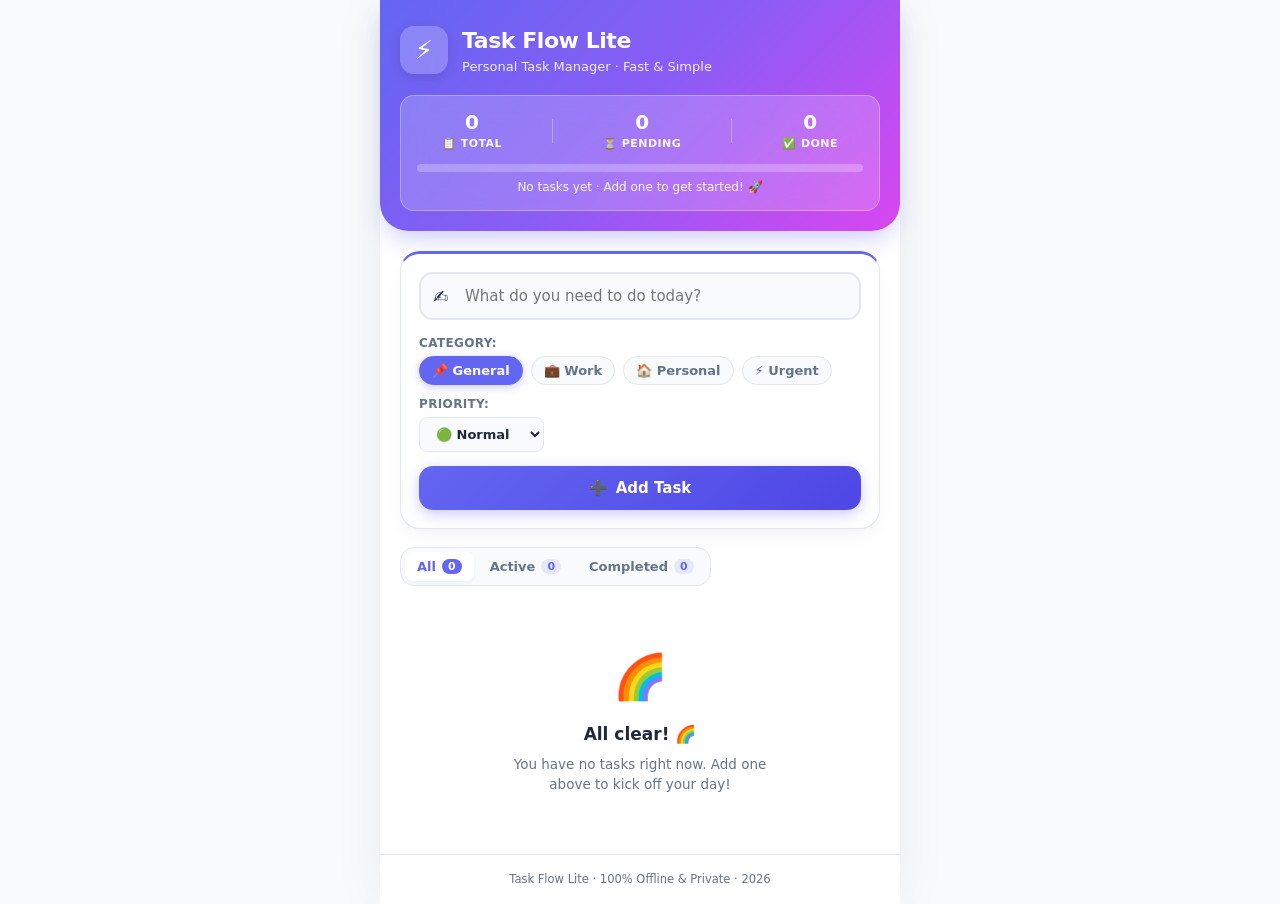
==== index.html @ 440cab2d "feat: Task Flow Lite - offline task manager web app and Android WebView APK project" ====
<!DOCTYPE html>
<html lang="en">
<head>
  <meta charset="UTF-8">
  <meta name="viewport" content="width=device-width, initial-scale=1.0, maximum-scale=1.0, user-scalable=no, viewport-fit=cover">
  <title>Task Flow Lite ⚡</title>
  <link rel="stylesheet" href="style.css">
</head>
<body>
  <div class="app-container">
    <!-- Header Banner -->
    <header class="app-header">
      <div class="header-content">
        <div class="logo-badge">⚡</div>
        <div class="header-titles">
          <h1>Task Flow Lite</h1>
          <p class="tagline">Personal Task Manager · Fast & Simple</p>
        </div>
      </div>

      <!-- Progress Card -->
      <div class="stats-card">
        <div class="stats-row">
          <div class="stat-item">
            <span class="stat-number" id="totalTasksCount">0</span>
            <span class="stat-label">📋 Total</span>
          </div>
          <div class="stat-divider"></div>
          <div class="stat-item">
            <span class="stat-number" id="activeTasksCount">0</span>
            <span class="stat-label">⏳ Pending</span>
          </div>
          <div class="stat-divider"></div>
          <div class="stat-item">
            <span class="stat-number text-success" id="completedTasksCount">0</span>
            <span class="stat-label">✅ Done</span>
          </div>
        </div>
        <div class="progress-bar-bg">
          <div class="progress-bar-fill" id="progressBarFill" style="width: 0%;"></div>
        </div>
        <div class="progress-text" id="progressText">0% of tasks completed · Let's get started! 🚀</div>
      </div>
    </header>

    <!-- Main Content Area -->
    <main class="app-main">
      <!-- Add Task Card -->
      <section class="card input-card">
        <form id="taskForm" class="task-form">
          <div class="input-wrapper">
            <span class="input-icon">✍️</span>
            <input 
              type="text" 
              id="taskInput" 
              class="task-input" 
              placeholder="What do you need to do today?" 
              autocomplete="off" 
              required
              maxlength="140"
            />
          </div>

          <div class="form-controls">
            <!-- Category Chips -->
            <div class="category-selector">
              <label class="control-label">Category:</label>
              <div class="chips-group" id="categoryChips">
                <button type="button" class="chip active" data-category="General">📌 General</button>
                <button type="button" class="chip" data-category="Work">💼 Work</button>
                <button type="button" class="chip" data-category="Personal">🏠 Personal</button>
                <button type="button" class="chip" data-category="Urgent">⚡ Urgent</button>
              </div>
            </div>

            <!-- Priority Selector -->
            <div class="priority-selector">
              <label class="control-label" for="prioritySelect">Priority:</label>
              <select id="prioritySelect" class="priority-select">
                <option value="Normal">🟢 Normal</option>
                <option value="Medium">🟡 Medium</option>
                <option value="High">🔴 High</option>
              </select>
            </div>
          </div>

          <button type="submit" class="btn btn-primary" id="addTaskBtn">
            <span class="btn-icon">➕</span> Add Task
          </button>
        </form>
      </section>

      <!-- Filter Controls Bar -->
      <section class="filter-bar">
        <div class="filter-tabs" id="filterTabs">
          <button class="filter-btn active" data-filter="all">
            All <span class="badge" id="badgeAll">0</span>
          </button>
          <button class="filter-btn" data-filter="active">
            Active <span class="badge" id="badgeActive">0</span>
          </button>
          <button class="filter-btn" data-filter="completed">
            Completed <span class="badge" id="badgeCompleted">0</span>
          </button>
        </div>

        <button type="button" class="btn-clear-completed" id="clearCompletedBtn" title="Remove finished tasks">
          🧹 Clear Done
        </button>
      </section>

      <!-- Tasks List Container -->
      <section class="task-list-section">
        <ul id="taskList" class="task-list">
          <!-- Dynamically populated by app.js -->
        </ul>

        <!-- Empty State Placeholder -->
        <div id="emptyState" class="empty-state">
          <div class="empty-icon">🌈</div>
          <h3 id="emptyTitle">All clear!</h3>
          <p id="emptySubtitle">You have no tasks right now. Add one above to kick off your day!</p>
        </div>
      </section>
    </main>

    <!-- Footer -->
    <footer class="app-footer">
      <p>Task Flow Lite · 100% Offline & Private · <span id="appYear"></span></p>
    </footer>
  </div>

  <script src="app.js"></script>
</body>
</html>
---- style.css ----
/**
 * Task Flow Lite - Modern, Colorful & Mobile-Friendly Stylesheet
 * 100% Offline Compatible - Pure CSS with Native System Fonts
 */

:root {
  --primary: #6366f1;
  --primary-dark: #4f46e5;
  --primary-light: #e0e7ff;
  --secondary: #ec4899;
  --success: #10b981;
  --success-light: #d1fae5;
  --warning: #f59e0b;
  --warning-light: #fef3c7;
  --danger: #ef4444;
  --danger-light: #fee2e2;

  --bg: #f8fafc;
  --card-bg: #ffffff;
  --text-main: #1e293b;
  --text-muted: #64748b;
  --border: #e2e8f0;

  --radius-lg: 20px;
  --radius-md: 14px;
  --radius-sm: 8px;
  --radius-full: 9999px;

  --shadow-sm: 0 2px 4px rgba(0, 0, 0, 0.04);
  --shadow-md: 0 8px 20px -4px rgba(99, 102, 241, 0.12), 0 4px 6px -2px rgba(0, 0, 0, 0.05);
  --shadow-card: 0 10px 25px -5px rgba(0, 0, 0, 0.05), 0 8px 10px -6px rgba(0, 0, 0, 0.02);

  --font-family: system-ui, -apple-system, BlinkMacSystemFont, "Segoe UI", Roboto, Oxygen, Ubuntu, Cantarell, "Helvetica Neue", sans-serif;
}

* {
  box-sizing: border-box;
  margin: 0;
  padding: 0;
  -webkit-tap-highlight-color: transparent;
}

body {
  font-family: var(--font-family);
  background-color: var(--bg);
  color: var(--text-main);
  min-height: 100vh;
  line-height: 1.5;
  display: flex;
  justify-content: center;
  padding: 0;
}

.app-container {
  width: 100%;
  max-width: 520px;
  min-height: 100vh;
  background: var(--card-bg);
  display: flex;
  flex-direction: column;
  box-shadow: 0 0 50px rgba(0, 0, 0, 0.06);
}

/* Header Styles */
.app-header {
  background: linear-gradient(135deg, #6366f1 0%, #8b5cf6 50%, #d946ef 100%);
  color: #ffffff;
  padding: 24px 20px 20px;
  border-bottom-left-radius: 28px;
  border-bottom-right-radius: 28px;
  box-shadow: 0 12px 24px -6px rgba(99, 102, 241, 0.35);
}

.header-content {
  display: flex;
  align-items: center;
  gap: 14px;
  margin-bottom: 18px;
}

.logo-badge {
  width: 48px;
  height: 48px;
  background: rgba(255, 255, 255, 0.22);
  backdrop-filter: blur(10px);
  border-radius: 14px;
  display: flex;
  align-items: center;
  justify-content: center;
  font-size: 26px;
  box-shadow: 0 4px 12px rgba(0, 0, 0, 0.1);
}

.header-titles h1 {
  font-size: 22px;
  font-weight: 800;
  letter-spacing: -0.02em;
}

.tagline {
  font-size: 13px;
  opacity: 0.9;
  font-weight: 500;
}

/* Stats Progress Card */
.stats-card {
  background: rgba(255, 255, 255, 0.18);
  backdrop-filter: blur(12px);
  border: 1px solid rgba(255, 255, 255, 0.3);
  border-radius: var(--radius-md);
  padding: 14px 16px;
}

.stats-row {
  display: flex;
  justify-content: space-around;
  align-items: center;
  margin-bottom: 12px;
}

.stat-item {
  display: flex;
  flex-direction: column;
  align-items: center;
}

.stat-number {
  font-size: 20px;
  font-weight: 800;
  line-height: 1.2;
}

.stat-label {
  font-size: 11px;
  font-weight: 600;
  text-transform: uppercase;
  letter-spacing: 0.04em;
  opacity: 0.95;
  margin-top: 2px;
}

.stat-divider {
  width: 1px;
  height: 24px;
  background: rgba(255, 255, 255, 0.3);
}

.progress-bar-bg {
  width: 100%;
  height: 8px;
  background: rgba(255, 255, 255, 0.25);
  border-radius: var(--radius-full);
  overflow: hidden;
  margin-bottom: 6px;
}

.progress-bar-fill {
  height: 100%;
  background: #10b981;
  border-radius: var(--radius-full);
  transition: width 0.4s cubic-bezier(0.4, 0, 0.2, 1);
}

.progress-text {
  font-size: 12px;
  text-align: center;
  font-weight: 500;
  opacity: 0.95;
}

/* Main Content Area */
.app-main {
  flex: 1;
  padding: 20px;
  display: flex;
  flex-direction: column;
  gap: 18px;
}

.card {
  background: var(--card-bg);
  border-radius: var(--radius-lg);
  border: 1px solid var(--border);
  box-shadow: var(--shadow-card);
  padding: 18px;
}

/* Task Form Input Card */
.input-card {
  border-top: 3px solid var(--primary);
}

.task-form {
  display: flex;
  flex-direction: column;
  gap: 14px;
}

.input-wrapper {
  position: relative;
  display: flex;
  align-items: center;
}

.input-icon {
  position: absolute;
  left: 14px;
  font-size: 18px;
  pointer-events: none;
}

.task-input {
  width: 100%;
  padding: 13px 14px 13px 44px;
  font-size: 15px;
  font-family: inherit;
  border: 2px solid var(--border);
  border-radius: var(--radius-md);
  background: var(--bg);
  color: var(--text-main);
  transition: all 0.2s ease;
}

.task-input:focus {
  outline: none;
  border-color: var(--primary);
  background: #ffffff;
  box-shadow: 0 0 0 4px var(--primary-light);
}

.form-controls {
  display: flex;
  flex-direction: column;
  gap: 10px;
}

.control-label {
  font-size: 12px;
  font-weight: 700;
  color: var(--text-muted);
  text-transform: uppercase;
  letter-spacing: 0.03em;
  margin-bottom: 4px;
  display: block;
}

.chips-group {
  display: flex;
  flex-wrap: wrap;
  gap: 8px;
}

.chip {
  padding: 6px 12px;
  font-size: 13px;
  font-weight: 600;
  font-family: inherit;
  background: var(--bg);
  border: 1px solid var(--border);
  border-radius: var(--radius-full);
  color: var(--text-muted);
  cursor: pointer;
  transition: all 0.15s ease;
}

.chip:hover {
  border-color: var(--primary);
  color: var(--primary);
}

.chip.active {
  background: var(--primary);
  color: #ffffff;
  border-color: var(--primary);
  box-shadow: 0 2px 8px rgba(99, 102, 241, 0.35);
}

.priority-select {
  padding: 8px 12px;
  font-size: 13px;
  font-weight: 600;
  font-family: inherit;
  border: 1px solid var(--border);
  border-radius: var(--radius-sm);
  background: var(--bg);
  color: var(--text-main);
  cursor: pointer;
  outline: none;
}

.priority-select:focus {
  border-color: var(--primary);
}

.btn {
  display: inline-flex;
  align-items: center;
  justify-content: center;
  gap: 8px;
  padding: 13px 20px;
  font-size: 15px;
  font-weight: 700;
  font-family: inherit;
  border-radius: var(--radius-md);
  border: none;
  cursor: pointer;
  transition: all 0.2s ease;
}

.btn-primary {
  background: linear-gradient(135deg, var(--primary) 0%, var(--primary-dark) 100%);
  color: #ffffff;
  box-shadow: 0 4px 14px rgba(99, 102, 241, 0.35);
}

.btn-primary:hover {
  transform: translateY(-1px);
  box-shadow: 0 6px 18px rgba(99, 102, 241, 0.45);
}

.btn-primary:active {
  transform: translateY(0);
}

/* Filter Bar */
.filter-bar {
  display: flex;
  align-items: center;
  justify-content: space-between;
  gap: 8px;
  flex-wrap: wrap;
}

.filter-tabs {
  display: flex;
  background: var(--bg);
  padding: 4px;
  border-radius: var(--radius-md);
  border: 1px solid var(--border);
  gap: 4px;
}

.filter-btn {
  padding: 7px 12px;
  font-size: 13px;
  font-weight: 700;
  font-family: inherit;
  background: transparent;
  border: none;
  border-radius: var(--radius-sm);
  color: var(--text-muted);
  cursor: pointer;
  display: flex;
  align-items: center;
  gap: 6px;
  transition: all 0.15s ease;
}

.filter-btn.active {
  background: #ffffff;
  color: var(--primary);
  box-shadow: var(--shadow-sm);
}

.badge {
  font-size: 11px;
  font-weight: 800;
  padding: 1px 6px;
  border-radius: var(--radius-full);
  background: rgba(99, 102, 241, 0.12);
  color: var(--primary);
}

.filter-btn.active .badge {
  background: var(--primary);
  color: #ffffff;
}

.btn-clear-completed {
  background: transparent;
  border: none;
  font-size: 12px;
  font-weight: 600;
  font-family: inherit;
  color: var(--text-muted);
  cursor: pointer;
  padding: 6px 10px;
  border-radius: var(--radius-sm);
  transition: all 0.15s ease;
}

.btn-clear-completed:hover {
  background: var(--danger-light);
  color: var(--danger);
}

/* Task List */
.task-list-section {
  flex: 1;
}

.task-list {
  list-style: none;
  display: flex;
  flex-direction: column;
  gap: 10px;
}

.task-item {
  display: flex;
  align-items: center;
  justify-content: space-between;
  padding: 12px 14px;
  background: #ffffff;
  border: 1px solid var(--border);
  border-radius: var(--radius-md);
  box-shadow: var(--shadow-sm);
  gap: 12px;
  transition: all 0.2s cubic-bezier(0.4, 0, 0.2, 1);
  animation: fadeIn 0.25s ease-out;
}

.task-item:hover {
  border-color: #cbd5e1;
  box-shadow: var(--shadow-md);
  transform: translateY(-1px);
}

.task-item.completed {
  background: #f8fafc;
  border-color: #f1f5f9;
  opacity: 0.75;
}

.task-left {
  display: flex;
  align-items: center;
  gap: 12px;
  flex: 1;
  min-width: 0;
}

.custom-checkbox {
  width: 22px;
  height: 22px;
  border: 2px solid #cbd5e1;
  border-radius: 6px;
  display: flex;
  align-items: center;
  justify-content: center;
  cursor: pointer;
  flex-shrink: 0;
  transition: all 0.18s ease;
  background: #ffffff;
}

.custom-checkbox:hover {
  border-color: var(--primary);
}

.task-item.completed .custom-checkbox {
  background: var(--success);
  border-color: var(--success);
}

.custom-checkbox::after {
  content: "✓";
  color: #ffffff;
  font-size: 13px;
  font-weight: 800;
  display: none;
}

.task-item.completed .custom-checkbox::after {
  display: block;
}

.task-details {
  display: flex;
  flex-direction: column;
  gap: 2px;
  flex: 1;
  min-width: 0;
}

.task-title {
  font-size: 14.5px;
  font-weight: 600;
  color: var(--text-main);
  word-break: break-word;
  transition: all 0.2s ease;
}

.task-item.completed .task-title {
  text-decoration: line-through;
  color: #94a3b8;
}

.task-meta {
  display: flex;
  align-items: center;
  gap: 6px;
  font-size: 11px;
}

.meta-chip {
  padding: 1px 7px;
  border-radius: var(--radius-full);
  font-weight: 700;
  font-size: 10.5px;
  background: var(--bg);
  color: var(--text-muted);
}

.meta-priority-High {
  background: var(--danger-light);
  color: var(--danger);
}

.meta-priority-Medium {
  background: var(--warning-light);
  color: var(--warning);
}

.meta-priority-Normal {
  background: var(--success-light);
  color: var(--success);
}

.meta-time {
  color: #94a3b8;
}

.btn-delete {
  background: transparent;
  border: none;
  font-size: 16px;
  cursor: pointer;
  padding: 6px;
  border-radius: var(--radius-sm);
  color: #94a3b8;
  opacity: 0.6;
  transition: all 0.15s ease;
}

.btn-delete:hover {
  opacity: 1;
  color: var(--danger);
  background: var(--danger-light);
  transform: scale(1.1);
}

/* Empty State */
.empty-state {
  display: none;
  flex-direction: column;
  align-items: center;
  justify-content: center;
  padding: 40px 20px;
  text-align: center;
  color: var(--text-muted);
}

.empty-state.visible {
  display: flex;
}

.empty-icon {
  font-size: 44px;
  margin-bottom: 12px;
}

.empty-state h3 {
  font-size: 17px;
  font-weight: 700;
  color: var(--text-main);
  margin-bottom: 6px;
}

.empty-state p {
  font-size: 13.5px;
  max-width: 280px;
  line-height: 1.5;
}

/* Footer */
.app-footer {
  padding: 16px 20px;
  text-align: center;
  font-size: 11.5px;
  color: var(--text-muted);
  border-top: 1px solid var(--border);
  background: #ffffff;
}

@keyframes fadeIn {
  from {
    opacity: 0;
    transform: translateY(6px);
  }
  to {
    opacity: 1;
    transform: translateY(0);
  }
}
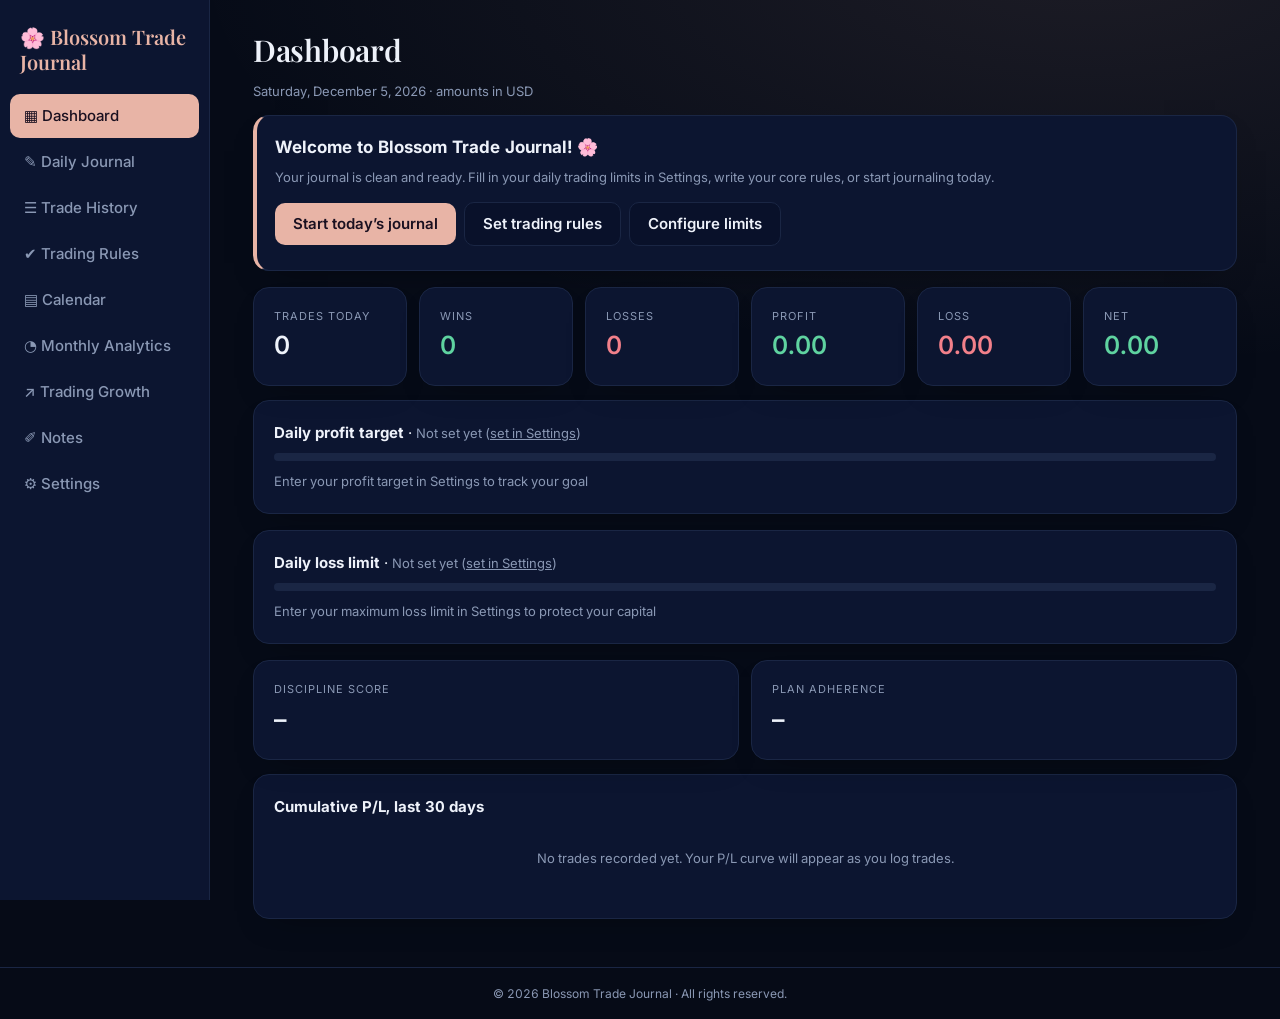
==== commit fa003cf7: "feat: Blossom Trade Journal - web app and native Android WebView project" ====
--- a/index.html
+++ b/index.html
@@ -1,135 +1,52 @@
 <!DOCTYPE html>
 <html lang="en">
 <head>
-  <meta charset="UTF-8">
-  <meta name="viewport" content="width=device-width, initial-scale=1.0, maximum-scale=1.0, user-scalable=no, viewport-fit=cover">
-  <title>Task Flow Lite ⚡</title>
-  <link rel="stylesheet" href="style.css">
+  <meta charset="utf-8">
+  <meta name="viewport" content="width=device-width,initial-scale=1,viewport-fit=cover">
+  <title>Blossom Trade Journal</title>
+  <link rel="preconnect" href="https://fonts.googleapis.com">
+  <link rel="preconnect" href="https://fonts.gstatic.com" crossorigin>
+  <link rel="stylesheet" href="https://fonts.googleapis.com/css2?family=Inter:wght@400;500;600&family=Playfair+Display:wght@500;600&display=swap">
+  <style>
+  :root{--bg:#f4f6fa;--card:#fff;--tx:#0b1f3a;--mu:#6b7a90;--bd:#e2e8f0;--ac:#0b1f3a;--on:#fff;--g:#16a34a;--r:#dc2626;--in:#f8fafc;box-sizing:border-box;padding-top:env(safe-area-inset-top,0px);padding-bottom:env(safe-area-inset-bottom,0px)}
+  @media(prefers-color-scheme:dark){:root:not([data-theme="light"]){--bg:#060b17;--card:#0c1530;--tx:#eef2fa;--mu:#8a98b4;--bd:#1a2644;--ac:#e8b4a6;--on:#1a1020;--g:#5fd3a0;--r:#f2808a;--in:#09112a;color-scheme:dark}}
+  :root[data-theme="dark"]{--bg:#060b17;--card:#0c1530;--tx:#eef2fa;--mu:#8a98b4;--bd:#1a2644;--ac:#e8b4a6;--on:#1a1020;--g:#5fd3a0;--r:#f2808a;--in:#09112a;color-scheme:dark}
+  html{scroll-padding-top:env(safe-area-inset-top,0px)}
+  body{margin:0;background:radial-gradient(900px 420px at 85% -5%,color-mix(in srgb,var(--ac) 10%,transparent),transparent),var(--bg);color:var(--tx);font:15px/1.6 Inter,system-ui,-apple-system,"Segoe UI",Roboto,sans-serif;-webkit-font-smoothing:antialiased;font-variant-numeric:tabular-nums}
+  #app{display:flex;min-height:100vh}
+  nav{width:210px;background:var(--card);border-right:1px solid var(--bd);padding:16px 10px;position:sticky;top:0;height:100vh;box-sizing:border-box;flex:none}
+  nav h1{font:600 20px/1.25 "Playfair Display",Georgia,serif;margin:8px 10px 20px;color:var(--ac)}
+  nav a{display:block;padding:10px 14px;border-radius:10px;color:var(--mu);cursor:pointer;font-weight:500;margin-bottom:2px}
+  nav a.on{background:var(--ac);color:var(--on)}
+  main{flex:1;min-width:0;padding:32px 28px;max-width:1040px;margin:0 auto;box-sizing:border-box}
+  @media(max-width:820px){#app{display:block}nav{position:fixed;top:auto;bottom:0;left:0;right:0;width:auto;height:auto;display:flex;overflow-x:auto;padding:6px 6px calc(6px + env(safe-area-inset-bottom,0px));border-top:1px solid var(--bd);border-right:0;z-index:5}nav h1{display:none}nav a{white-space:nowrap;padding:8px 12px;font-size:13px}main{padding:14px 14px 90px}}
+  .c{background:var(--card);border:1px solid var(--bd);border-radius:16px;padding:20px;margin-bottom:16px;box-shadow:0 14px 34px -22px rgba(0,0,0,.55)}
+  .g{display:grid;grid-template-columns:repeat(auto-fit,minmax(140px,1fr));gap:12px;margin-bottom:14px}.g .c{margin:0}
+  .k small{display:block;color:var(--mu);font-size:11px;text-transform:uppercase;letter-spacing:.09em}.k b{font-size:25px;font-weight:600}
+  .pos{color:var(--g)}.neg{color:var(--r)}.mu{color:var(--mu);font-size:13px}
+  .bar{height:8px;background:var(--bd);border-radius:6px;overflow:hidden;margin:8px 0}.bar i{display:block;height:100%;background:var(--g)}
+  input,select,textarea{width:100%;box-sizing:border-box;padding:10px 12px;border:1px solid var(--bd);border-radius:10px;background:var(--in);color:var(--tx);font:inherit}input:focus,select:focus,textarea:focus{outline:0;border-color:var(--ac);box-shadow:0 0 0 3px color-mix(in srgb,var(--ac) 22%,transparent)}
+  button{padding:9px 18px;border:0;border-radius:10px;background:var(--ac);color:var(--on);font:inherit;font-weight:600;cursor:pointer;transition:filter .15s}button:hover{filter:brightness(1.08)}
+  button.s{background:var(--in);color:var(--tx);border:1px solid var(--bd)}
+  .mic{float:right;padding:1px 8px;font-size:12px}.mic.on{background:var(--r);color:#fff}
+  .row{display:flex;gap:10px;flex-wrap:wrap;align-items:flex-end;margin-bottom:6px}.row>*{flex:1 1 130px}.row.n{justify-content:center;align-items:center}.row.n>*{flex:none}
+  label{display:block;font-size:13px;color:var(--mu);margin:10px 0 4px}
+  .chip{display:inline-block;padding:4px 11px;border:1px solid var(--bd);border-radius:99px;margin:0 6px 6px 0;cursor:pointer;font-size:13px}.chip.on{background:var(--ac);color:var(--on)}
+  .tbl{overflow-x:auto}table{border-collapse:collapse;width:100%;font-size:14px}td,th{padding:7px 8px;border-bottom:1px solid var(--bd);text-align:left;white-space:nowrap}
+  .cal{display:grid;grid-template-columns:repeat(7,1fr);gap:4px}.d{min-height:58px;border:1px solid var(--bd);border-radius:8px;padding:4px;font-size:12px;cursor:pointer}
+  .d.w{background:color-mix(in srgb,var(--g) 25%,var(--card))}.d.l{background:color-mix(in srgb,var(--r) 25%,var(--card))}.d.b{background:var(--bd)}.d.m{border-style:dashed}.we{opacity:.55}.td{outline:2px solid var(--ac)}
+  h2{font:600 30px/1.2 "Playfair Display",Georgia,serif;font-variant-numeric:lining-nums;letter-spacing:-.01em;margin:0 0 6px}
+  footer{padding:16px 28px;text-align:center;font-size:12px;color:var(--mu);border-top:1px solid var(--bd);margin-top:auto}
+  </style>
 </head>
 <body>
-  <div class="app-container">
-    <!-- Header Banner -->
-    <header class="app-header">
-      <div class="header-content">
-        <div class="logo-badge">⚡</div>
-        <div class="header-titles">
-          <h1>Task Flow Lite</h1>
-          <p class="tagline">Personal Task Manager · Fast & Simple</p>
-        </div>
-      </div>
-
-      <!-- Progress Card -->
-      <div class="stats-card">
-        <div class="stats-row">
-          <div class="stat-item">
-            <span class="stat-number" id="totalTasksCount">0</span>
-            <span class="stat-label">📋 Total</span>
-          </div>
-          <div class="stat-divider"></div>
-          <div class="stat-item">
-            <span class="stat-number" id="activeTasksCount">0</span>
-            <span class="stat-label">⏳ Pending</span>
-          </div>
-          <div class="stat-divider"></div>
-          <div class="stat-item">
-            <span class="stat-number text-success" id="completedTasksCount">0</span>
-            <span class="stat-label">✅ Done</span>
-          </div>
-        </div>
-        <div class="progress-bar-bg">
-          <div class="progress-bar-fill" id="progressBarFill" style="width: 0%;"></div>
-        </div>
-        <div class="progress-text" id="progressText">0% of tasks completed · Let's get started! 🚀</div>
-      </div>
-    </header>
-
-    <!-- Main Content Area -->
-    <main class="app-main">
-      <!-- Add Task Card -->
-      <section class="card input-card">
-        <form id="taskForm" class="task-form">
-          <div class="input-wrapper">
-            <span class="input-icon">✍️</span>
-            <input 
-              type="text" 
-              id="taskInput" 
-              class="task-input" 
-              placeholder="What do you need to do today?" 
-              autocomplete="off" 
-              required
-              maxlength="140"
-            />
-          </div>
-
-          <div class="form-controls">
-            <!-- Category Chips -->
-            <div class="category-selector">
-              <label class="control-label">Category:</label>
-              <div class="chips-group" id="categoryChips">
-                <button type="button" class="chip active" data-category="General">📌 General</button>
-                <button type="button" class="chip" data-category="Work">💼 Work</button>
-                <button type="button" class="chip" data-category="Personal">🏠 Personal</button>
-                <button type="button" class="chip" data-category="Urgent">⚡ Urgent</button>
-              </div>
-            </div>
-
-            <!-- Priority Selector -->
-            <div class="priority-selector">
-              <label class="control-label" for="prioritySelect">Priority:</label>
-              <select id="prioritySelect" class="priority-select">
-                <option value="Normal">🟢 Normal</option>
-                <option value="Medium">🟡 Medium</option>
-                <option value="High">🔴 High</option>
-              </select>
-            </div>
-          </div>
-
-          <button type="submit" class="btn btn-primary" id="addTaskBtn">
-            <span class="btn-icon">➕</span> Add Task
-          </button>
-        </form>
-      </section>
-
-      <!-- Filter Controls Bar -->
-      <section class="filter-bar">
-        <div class="filter-tabs" id="filterTabs">
-          <button class="filter-btn active" data-filter="all">
-            All <span class="badge" id="badgeAll">0</span>
-          </button>
-          <button class="filter-btn" data-filter="active">
-            Active <span class="badge" id="badgeActive">0</span>
-          </button>
-          <button class="filter-btn" data-filter="completed">
-            Completed <span class="badge" id="badgeCompleted">0</span>
-          </button>
-        </div>
-
-        <button type="button" class="btn-clear-completed" id="clearCompletedBtn" title="Remove finished tasks">
-          🧹 Clear Done
-        </button>
-      </section>
-
-      <!-- Tasks List Container -->
-      <section class="task-list-section">
-        <ul id="taskList" class="task-list">
-          <!-- Dynamically populated by app.js -->
-        </ul>
-
-        <!-- Empty State Placeholder -->
-        <div id="emptyState" class="empty-state">
-          <div class="empty-icon">🌈</div>
-          <h3 id="emptyTitle">All clear!</h3>
-          <p id="emptySubtitle">You have no tasks right now. Add one above to kick off your day!</p>
-        </div>
-      </section>
-    </main>
-
-    <!-- Footer -->
-    <footer class="app-footer">
-      <p>Task Flow Lite · 100% Offline & Private · <span id="appYear"></span></p>
-    </footer>
+  <div id="app">
+    <nav id="nv"></nav>
+    <main id="mn">Loading…</main>
   </div>
-
+  <footer>
+    &copy; <span id="footer-year">2026</span> Blossom Trade Journal · All rights reserved.
+  </footer>
   <script src="app.js"></script>
 </body>
 </html>
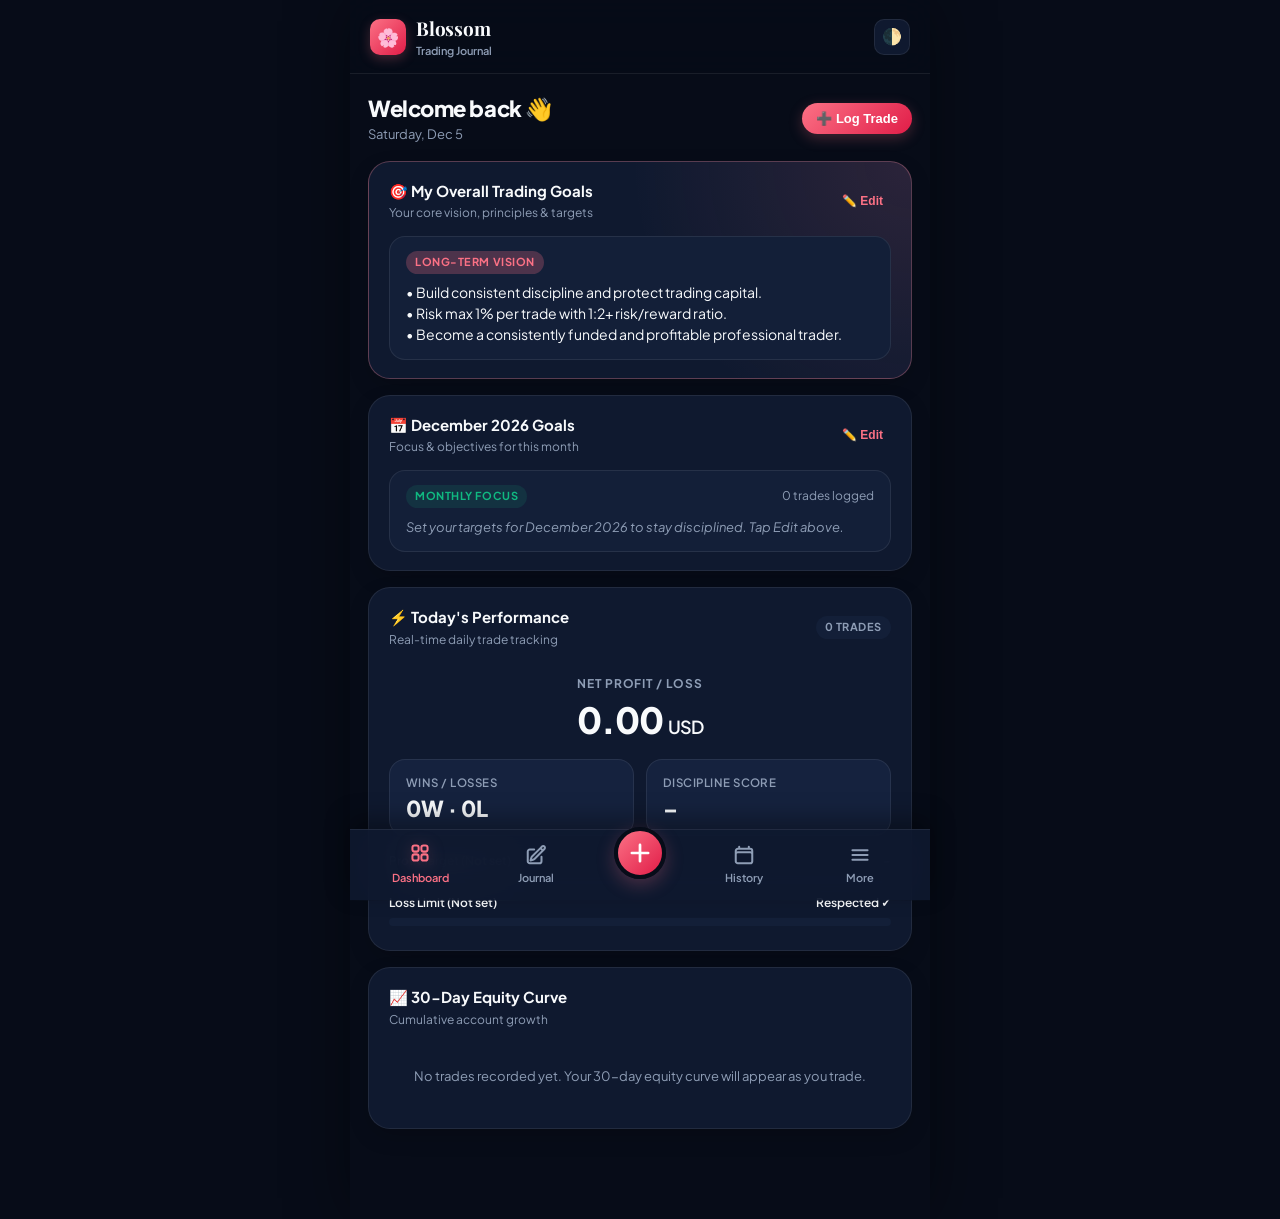
==== commit 9245c540: "feat: redesign app to premium mobile interface with trading goals and modern bottom navigation" ====
--- a/index.html
+++ b/index.html
@@ -2,51 +2,782 @@
 <html lang="en">
 <head>
   <meta charset="utf-8">
-  <meta name="viewport" content="width=device-width,initial-scale=1,viewport-fit=cover">
-  <title>Blossom Trade Journal</title>
+  <meta name="viewport" content="width=device-width, initial-scale=1, maximum-scale=1, user-scalable=no, viewport-fit=cover">
+  <meta name="theme-color" content="#070c18">
+  <title>Blossom Trade Journal 🌸</title>
   <link rel="preconnect" href="https://fonts.googleapis.com">
   <link rel="preconnect" href="https://fonts.gstatic.com" crossorigin>
-  <link rel="stylesheet" href="https://fonts.googleapis.com/css2?family=Inter:wght@400;500;600&family=Playfair+Display:wght@500;600&display=swap">
+  <link rel="stylesheet" href="https://fonts.googleapis.com/css2?family=Plus+Jakarta+Sans:wght@400;500;600;700;800&family=Playfair+Display:wght@600;700&display=swap">
   <style>
-  :root{--bg:#f4f6fa;--card:#fff;--tx:#0b1f3a;--mu:#6b7a90;--bd:#e2e8f0;--ac:#0b1f3a;--on:#fff;--g:#16a34a;--r:#dc2626;--in:#f8fafc;box-sizing:border-box;padding-top:env(safe-area-inset-top,0px);padding-bottom:env(safe-area-inset-bottom,0px)}
-  @media(prefers-color-scheme:dark){:root:not([data-theme="light"]){--bg:#060b17;--card:#0c1530;--tx:#eef2fa;--mu:#8a98b4;--bd:#1a2644;--ac:#e8b4a6;--on:#1a1020;--g:#5fd3a0;--r:#f2808a;--in:#09112a;color-scheme:dark}}
-  :root[data-theme="dark"]{--bg:#060b17;--card:#0c1530;--tx:#eef2fa;--mu:#8a98b4;--bd:#1a2644;--ac:#e8b4a6;--on:#1a1020;--g:#5fd3a0;--r:#f2808a;--in:#09112a;color-scheme:dark}
-  html{scroll-padding-top:env(safe-area-inset-top,0px)}
-  body{margin:0;background:radial-gradient(900px 420px at 85% -5%,color-mix(in srgb,var(--ac) 10%,transparent),transparent),var(--bg);color:var(--tx);font:15px/1.6 Inter,system-ui,-apple-system,"Segoe UI",Roboto,sans-serif;-webkit-font-smoothing:antialiased;font-variant-numeric:tabular-nums}
-  #app{display:flex;min-height:100vh}
-  nav{width:210px;background:var(--card);border-right:1px solid var(--bd);padding:16px 10px;position:sticky;top:0;height:100vh;box-sizing:border-box;flex:none}
-  nav h1{font:600 20px/1.25 "Playfair Display",Georgia,serif;margin:8px 10px 20px;color:var(--ac)}
-  nav a{display:block;padding:10px 14px;border-radius:10px;color:var(--mu);cursor:pointer;font-weight:500;margin-bottom:2px}
-  nav a.on{background:var(--ac);color:var(--on)}
-  main{flex:1;min-width:0;padding:32px 28px;max-width:1040px;margin:0 auto;box-sizing:border-box}
-  @media(max-width:820px){#app{display:block}nav{position:fixed;top:auto;bottom:0;left:0;right:0;width:auto;height:auto;display:flex;overflow-x:auto;padding:6px 6px calc(6px + env(safe-area-inset-bottom,0px));border-top:1px solid var(--bd);border-right:0;z-index:5}nav h1{display:none}nav a{white-space:nowrap;padding:8px 12px;font-size:13px}main{padding:14px 14px 90px}}
-  .c{background:var(--card);border:1px solid var(--bd);border-radius:16px;padding:20px;margin-bottom:16px;box-shadow:0 14px 34px -22px rgba(0,0,0,.55)}
-  .g{display:grid;grid-template-columns:repeat(auto-fit,minmax(140px,1fr));gap:12px;margin-bottom:14px}.g .c{margin:0}
-  .k small{display:block;color:var(--mu);font-size:11px;text-transform:uppercase;letter-spacing:.09em}.k b{font-size:25px;font-weight:600}
-  .pos{color:var(--g)}.neg{color:var(--r)}.mu{color:var(--mu);font-size:13px}
-  .bar{height:8px;background:var(--bd);border-radius:6px;overflow:hidden;margin:8px 0}.bar i{display:block;height:100%;background:var(--g)}
-  input,select,textarea{width:100%;box-sizing:border-box;padding:10px 12px;border:1px solid var(--bd);border-radius:10px;background:var(--in);color:var(--tx);font:inherit}input:focus,select:focus,textarea:focus{outline:0;border-color:var(--ac);box-shadow:0 0 0 3px color-mix(in srgb,var(--ac) 22%,transparent)}
-  button{padding:9px 18px;border:0;border-radius:10px;background:var(--ac);color:var(--on);font:inherit;font-weight:600;cursor:pointer;transition:filter .15s}button:hover{filter:brightness(1.08)}
-  button.s{background:var(--in);color:var(--tx);border:1px solid var(--bd)}
-  .mic{float:right;padding:1px 8px;font-size:12px}.mic.on{background:var(--r);color:#fff}
-  .row{display:flex;gap:10px;flex-wrap:wrap;align-items:flex-end;margin-bottom:6px}.row>*{flex:1 1 130px}.row.n{justify-content:center;align-items:center}.row.n>*{flex:none}
-  label{display:block;font-size:13px;color:var(--mu);margin:10px 0 4px}
-  .chip{display:inline-block;padding:4px 11px;border:1px solid var(--bd);border-radius:99px;margin:0 6px 6px 0;cursor:pointer;font-size:13px}.chip.on{background:var(--ac);color:var(--on)}
-  .tbl{overflow-x:auto}table{border-collapse:collapse;width:100%;font-size:14px}td,th{padding:7px 8px;border-bottom:1px solid var(--bd);text-align:left;white-space:nowrap}
-  .cal{display:grid;grid-template-columns:repeat(7,1fr);gap:4px}.d{min-height:58px;border:1px solid var(--bd);border-radius:8px;padding:4px;font-size:12px;cursor:pointer}
-  .d.w{background:color-mix(in srgb,var(--g) 25%,var(--card))}.d.l{background:color-mix(in srgb,var(--r) 25%,var(--card))}.d.b{background:var(--bd)}.d.m{border-style:dashed}.we{opacity:.55}.td{outline:2px solid var(--ac)}
-  h2{font:600 30px/1.2 "Playfair Display",Georgia,serif;font-variant-numeric:lining-nums;letter-spacing:-.01em;margin:0 0 6px}
-  footer{padding:16px 28px;text-align:center;font-size:12px;color:var(--mu);border-top:1px solid var(--bd);margin-top:auto}
+    :root {
+      --bg: #070c18;
+      --card: #0f192f;
+      --card-elevated: #15223e;
+      --card-border: rgba(255, 255, 255, 0.08);
+      --tx: #f8fafc;
+      --tx-muted: #8e9db5;
+      --tx-dim: #5c6b82;
+      --accent: #fb7185;
+      --accent-glow: rgba(251, 113, 133, 0.25);
+      --accent-grad: linear-gradient(135deg, #fb7185 0%, #e11d48 100%);
+      --g: #10b981;
+      --g-bg: rgba(16, 185, 129, 0.12);
+      --r: #f43f5e;
+      --r-bg: rgba(244, 63, 94, 0.12);
+      --in: #131f38;
+      --in-focus: #1c2c4e;
+      --bd: rgba(255, 255, 255, 0.08);
+      --radius-sm: 10px;
+      --radius-md: 16px;
+      --radius-lg: 22px;
+      --radius-full: 9999px;
+      --font-main: "Plus Jakarta Sans", -apple-system, BlinkMacSystemFont, "Segoe UI", Roboto, sans-serif;
+      --font-display: "Playfair Display", Georgia, serif;
+    }
+
+    [data-theme="light"] {
+      --bg: #f4f6fa;
+      --card: #ffffff;
+      --card-elevated: #f8fafc;
+      --card-border: #e2e8f0;
+      --tx: #0b1f3a;
+      --tx-muted: #64748b;
+      --tx-dim: #94a3b8;
+      --accent: #e11d48;
+      --accent-glow: rgba(225, 29, 72, 0.15);
+      --accent-grad: linear-gradient(135deg, #fb7185 0%, #e11d48 100%);
+      --g: #059669;
+      --g-bg: #ecfdf5;
+      --r: #dc2626;
+      --r-bg: #fef2f2;
+      --in: #f1f5f9;
+      --in-focus: #ffffff;
+      --bd: #e2e8f0;
+    }
+
+    * {
+      box-sizing: border-box;
+      margin: 0;
+      padding: 0;
+      -webkit-tap-highlight-color: transparent;
+    }
+
+    body {
+      background: var(--bg);
+      color: var(--tx);
+      font-family: var(--font-main);
+      font-size: 15px;
+      line-height: 1.5;
+      -webkit-font-smoothing: antialiased;
+      overflow-x: hidden;
+      min-height: 100vh;
+      display: flex;
+      justify-content: center;
+    }
+
+    #app-shell {
+      width: 100%;
+      max-width: 580px;
+      min-height: 100vh;
+      display: flex;
+      flex-direction: column;
+      position: relative;
+      background: var(--bg);
+      box-shadow: 0 0 60px rgba(0, 0, 0, 0.4);
+    }
+
+    /* Top App Bar */
+    header.app-topbar {
+      position: sticky;
+      top: 0;
+      z-index: 40;
+      display: flex;
+      align-items: center;
+      justify-content: space-between;
+      padding: calc(14px + env(safe-area-inset-top, 0px)) 20px 14px;
+      background: color-mix(in srgb, var(--bg) 85%, transparent);
+      backdrop-filter: blur(16px);
+      -webkit-backdrop-filter: blur(16px);
+      border-bottom: 1px solid var(--bd);
+    }
+
+    .topbar-brand {
+      display: flex;
+      align-items: center;
+      gap: 10px;
+    }
+
+    .brand-icon {
+      width: 36px;
+      height: 36px;
+      border-radius: 10px;
+      background: var(--accent-grad);
+      display: flex;
+      align-items: center;
+      justify-content: center;
+      font-size: 18px;
+      box-shadow: 0 4px 12px var(--accent-glow);
+    }
+
+    .brand-title {
+      font-family: var(--font-display);
+      font-size: 19px;
+      font-weight: 700;
+      letter-spacing: -0.01em;
+      color: var(--tx);
+    }
+
+    .topbar-actions {
+      display: flex;
+      align-items: center;
+      gap: 8px;
+    }
+
+    .icon-btn {
+      width: 36px;
+      height: 36px;
+      border-radius: var(--radius-sm);
+      background: var(--card);
+      border: 1px solid var(--bd);
+      color: var(--tx-muted);
+      display: flex;
+      align-items: center;
+      justify-content: center;
+      cursor: pointer;
+      font-size: 16px;
+      transition: all 0.2s ease;
+    }
+
+    .icon-btn:hover, .icon-btn:active {
+      color: var(--tx);
+      background: var(--card-elevated);
+      border-color: var(--accent);
+    }
+
+    /* Main Scrollable View Area */
+    main#main-content {
+      flex: 1;
+      padding: 18px 18px calc(90px + env(safe-area-inset-bottom, 0px));
+      display: flex;
+      flex-direction: column;
+      gap: 16px;
+      overflow-y: auto;
+    }
+
+    /* Premium Mobile Cards */
+    .card {
+      background: var(--card);
+      border: 1px solid var(--card-border);
+      border-radius: var(--radius-lg);
+      padding: 18px 20px;
+      box-shadow: 0 8px 24px -6px rgba(0, 0, 0, 0.25);
+      position: relative;
+      overflow: hidden;
+    }
+
+    .card-glow {
+      background: radial-gradient(400px circle at top right, color-mix(in srgb, var(--accent) 12%, transparent), transparent 70%), var(--card);
+      border: 1px solid color-mix(in srgb, var(--accent) 25%, var(--card-border));
+    }
+
+    .card-header {
+      display: flex;
+      align-items: center;
+      justify-content: space-between;
+      margin-bottom: 14px;
+    }
+
+    .card-title {
+      font-size: 15px;
+      font-weight: 700;
+      color: var(--tx);
+      display: flex;
+      align-items: center;
+      gap: 8px;
+    }
+
+    .card-subtitle {
+      font-size: 12px;
+      color: var(--tx-muted);
+      margin-top: 2px;
+    }
+
+    .card-action-btn {
+      font-size: 12px;
+      font-weight: 600;
+      color: var(--accent);
+      background: transparent;
+      border: none;
+      cursor: pointer;
+      padding: 4px 8px;
+      border-radius: 6px;
+    }
+
+    .card-action-btn:hover {
+      background: var(--accent-glow);
+    }
+
+    /* Goals Section */
+    .goal-box {
+      background: var(--in);
+      border: 1px solid var(--bd);
+      border-radius: var(--radius-md);
+      padding: 14px 16px;
+      margin-top: 10px;
+    }
+
+    .goal-header-row {
+      display: flex;
+      align-items: center;
+      justify-content: space-between;
+      margin-bottom: 8px;
+    }
+
+    .goal-tag {
+      font-size: 11px;
+      font-weight: 700;
+      text-transform: uppercase;
+      letter-spacing: 0.05em;
+      padding: 3px 9px;
+      border-radius: var(--radius-full);
+      background: var(--accent-glow);
+      color: var(--accent);
+    }
+
+    .goal-text {
+      font-size: 14px;
+      color: var(--tx);
+      line-height: 1.5;
+      white-space: pre-wrap;
+    }
+
+    .goal-empty-text {
+      font-size: 13px;
+      color: var(--tx-muted);
+      font-style: italic;
+    }
+
+    .goal-edit-area {
+      width: 100%;
+      min-height: 70px;
+      background: var(--bg);
+      border: 1px solid var(--accent);
+      border-radius: var(--radius-sm);
+      color: var(--tx);
+      padding: 10px;
+      font-family: inherit;
+      font-size: 13.5px;
+      resize: vertical;
+      outline: none;
+    }
+
+    /* KPI Grid */
+    .kpi-grid {
+      display: grid;
+      grid-template-columns: repeat(2, 1fr);
+      gap: 12px;
+    }
+
+    .kpi-card {
+      background: var(--card-elevated);
+      border: 1px solid var(--bd);
+      border-radius: var(--radius-md);
+      padding: 14px 16px;
+      display: flex;
+      flex-direction: column;
+    }
+
+    .kpi-label {
+      font-size: 11.5px;
+      font-weight: 600;
+      color: var(--tx-muted);
+      text-transform: uppercase;
+      letter-spacing: 0.04em;
+    }
+
+    .kpi-val {
+      font-size: 22px;
+      font-weight: 800;
+      color: var(--tx);
+      margin-top: 4px;
+      line-height: 1.2;
+    }
+
+    .kpi-val.pos { color: var(--g); }
+    .kpi-val.neg { color: var(--r); }
+
+    /* Progress Indicators */
+    .progress-wrap {
+      margin-top: 10px;
+    }
+
+    .progress-bar {
+      height: 8px;
+      background: var(--in);
+      border-radius: var(--radius-full);
+      overflow: hidden;
+      margin: 6px 0;
+      position: relative;
+    }
+
+    .progress-fill {
+      height: 100%;
+      background: var(--accent-grad);
+      border-radius: var(--radius-full);
+      transition: width 0.4s ease;
+    }
+
+    .progress-fill.green { background: var(--g); }
+    .progress-fill.red { background: var(--r); }
+
+    /* Form Controls */
+    input, select, textarea {
+      width: 100%;
+      padding: 12px 14px;
+      border: 1px solid var(--bd);
+      border-radius: var(--radius-sm);
+      background: var(--in);
+      color: var(--tx);
+      font-family: inherit;
+      font-size: 14px;
+      transition: all 0.2s ease;
+    }
+
+    input:focus, select:focus, textarea:focus {
+      outline: none;
+      border-color: var(--accent);
+      background: var(--in-focus);
+      box-shadow: 0 0 0 3px var(--accent-glow);
+    }
+
+    label {
+      display: block;
+      font-size: 12.5px;
+      font-weight: 600;
+      color: var(--tx-muted);
+      margin: 10px 0 5px;
+    }
+
+    .btn {
+      display: inline-flex;
+      align-items: center;
+      justify-content: center;
+      gap: 8px;
+      padding: 12px 20px;
+      border-radius: var(--radius-md);
+      font-size: 14.5px;
+      font-weight: 700;
+      cursor: pointer;
+      border: none;
+      transition: all 0.2s cubic-bezier(0.4, 0, 0.2, 1);
+      width: 100%;
+    }
+
+    .btn-primary {
+      background: var(--accent-grad);
+      color: #ffffff;
+      box-shadow: 0 4px 14px var(--accent-glow);
+    }
+
+    .btn-primary:active {
+      transform: scale(0.98);
+    }
+
+    .btn-secondary {
+      background: var(--card-elevated);
+      color: var(--tx);
+      border: 1px solid var(--bd);
+    }
+
+    .btn-secondary:active {
+      background: var(--in);
+    }
+
+    .btn-pill-group {
+      display: flex;
+      gap: 6px;
+      flex-wrap: wrap;
+    }
+
+    .pill-btn {
+      padding: 6px 14px;
+      font-size: 13px;
+      font-weight: 600;
+      border-radius: var(--radius-full);
+      background: var(--in);
+      border: 1px solid var(--bd);
+      color: var(--tx-muted);
+      cursor: pointer;
+      transition: all 0.15s ease;
+    }
+
+    .pill-btn.active {
+      background: var(--accent);
+      color: #ffffff;
+      border-color: var(--accent);
+      box-shadow: 0 2px 8px var(--accent-glow);
+    }
+
+    /* Modern Mobile Bottom Navigation Bar */
+    nav.app-bottom-nav {
+      position: fixed;
+      bottom: 0;
+      left: 0;
+      right: 0;
+      max-width: 580px;
+      margin: 0 auto;
+      z-index: 50;
+      background: color-mix(in srgb, var(--card) 90%, transparent);
+      backdrop-filter: blur(20px);
+      -webkit-backdrop-filter: blur(20px);
+      border-top: 1px solid var(--bd);
+      padding: 8px 12px calc(8px + env(safe-area-inset-bottom, 0px));
+      display: flex;
+      align-items: center;
+      justify-content: space-around;
+      box-shadow: 0 -10px 25px rgba(0, 0, 0, 0.35);
+    }
+
+    .nav-item {
+      display: flex;
+      flex-direction: column;
+      align-items: center;
+      justify-content: center;
+      gap: 4px;
+      color: var(--tx-muted);
+      text-decoration: none;
+      font-size: 11px;
+      font-weight: 600;
+      padding: 6px 10px;
+      border-radius: 12px;
+      cursor: pointer;
+      transition: all 0.2s ease;
+      flex: 1;
+      max-width: 76px;
+    }
+
+    .nav-item svg {
+      width: 22px;
+      height: 22px;
+      stroke-width: 2.2;
+      transition: all 0.2s ease;
+    }
+
+    .nav-item.active {
+      color: var(--accent);
+    }
+
+    .nav-item.active svg {
+      transform: translateY(-2px);
+      filter: drop-shadow(0 2px 8px var(--accent-glow));
+    }
+
+    /* Floating Center Add Action Button */
+    .nav-item-center {
+      position: relative;
+      top: -12px;
+    }
+
+    .fab-btn {
+      width: 52px;
+      height: 52px;
+      border-radius: var(--radius-full);
+      background: var(--accent-grad);
+      color: #ffffff;
+      border: 4px solid var(--bg);
+      display: flex;
+      align-items: center;
+      justify-content: center;
+      box-shadow: 0 6px 18px var(--accent-glow);
+      cursor: pointer;
+      transition: transform 0.2s ease;
+    }
+
+    .fab-btn svg {
+      width: 26px;
+      height: 26px;
+      stroke-width: 2.5;
+    }
+
+    .fab-btn:active {
+      transform: scale(0.92);
+    }
+
+    /* Sub-tabs bar */
+    .subtabs {
+      display: flex;
+      background: var(--in);
+      padding: 4px;
+      border-radius: var(--radius-md);
+      gap: 4px;
+      border: 1px solid var(--bd);
+    }
+
+    .subtab-btn {
+      flex: 1;
+      padding: 8px 12px;
+      font-size: 13px;
+      font-weight: 700;
+      border-radius: var(--radius-sm);
+      border: none;
+      background: transparent;
+      color: var(--tx-muted);
+      cursor: pointer;
+      transition: all 0.15s ease;
+      text-align: center;
+    }
+
+    .subtab-btn.active {
+      background: var(--card);
+      color: var(--tx);
+      box-shadow: 0 2px 8px rgba(0, 0, 0, 0.2);
+    }
+
+    /* Trade Item Card */
+    .trade-card {
+      background: var(--card-elevated);
+      border: 1px solid var(--bd);
+      border-radius: var(--radius-md);
+      padding: 14px 16px;
+      margin-bottom: 10px;
+      display: flex;
+      align-items: center;
+      justify-content: space-between;
+      gap: 12px;
+      transition: all 0.2s ease;
+    }
+
+    .trade-left {
+      display: flex;
+      flex-direction: column;
+      gap: 4px;
+    }
+
+    .trade-pair {
+      font-size: 15px;
+      font-weight: 800;
+      letter-spacing: 0.02em;
+      color: var(--tx);
+      display: flex;
+      align-items: center;
+      gap: 8px;
+    }
+
+    .trade-side-badge {
+      font-size: 10.5px;
+      font-weight: 700;
+      padding: 2px 6px;
+      border-radius: 4px;
+      text-transform: uppercase;
+    }
+
+    .side-buy { background: rgba(16, 185, 129, 0.15); color: var(--g); }
+    .side-sell { background: rgba(244, 63, 94, 0.15); color: var(--r); }
+
+    .trade-right {
+      text-align: right;
+      display: flex;
+      flex-direction: column;
+      align-items: flex-end;
+      gap: 2px;
+    }
+
+    .trade-pl {
+      font-size: 16px;
+      font-weight: 800;
+    }
+
+    /* Calendar Grid */
+    .cal-grid {
+      display: grid;
+      grid-template-columns: repeat(7, 1fr);
+      gap: 5px;
+    }
+
+    .cal-day {
+      min-height: 52px;
+      border-radius: 8px;
+      background: var(--card-elevated);
+      border: 1px solid var(--bd);
+      padding: 4px;
+      font-size: 11px;
+      cursor: pointer;
+      display: flex;
+      flex-direction: column;
+      justify-content: space-between;
+    }
+
+    .cal-day.w { background: var(--g-bg); border-color: color-mix(in srgb, var(--g) 40%, transparent); }
+    .cal-day.l { background: var(--r-bg); border-color: color-mix(in srgb, var(--r) 40%, transparent); }
+    .cal-day.today { outline: 2px solid var(--accent); }
+
+    /* Modal Sheet */
+    .modal-overlay {
+      position: fixed;
+      top: 0; left: 0; right: 0; bottom: 0;
+      background: rgba(0, 0, 0, 0.7);
+      backdrop-filter: blur(8px);
+      z-index: 100;
+      display: none;
+      align-items: flex-end;
+      justify-content: center;
+    }
+
+    .modal-overlay.open {
+      display: flex;
+    }
+
+    .modal-sheet {
+      width: 100%;
+      max-width: 580px;
+      background: var(--card);
+      border-top-left-radius: 24px;
+      border-top-right-radius: 24px;
+      border-top: 1px solid var(--bd);
+      padding: 20px 22px calc(24px + env(safe-area-inset-bottom, 0px));
+      max-height: 85vh;
+      overflow-y: auto;
+      box-shadow: 0 -10px 40px rgba(0, 0, 0, 0.5);
+      animation: slideUp 0.25s cubic-bezier(0.16, 1, 0.3, 1);
+    }
+
+    .modal-grabber {
+      width: 40px;
+      height: 4px;
+      background: var(--tx-dim);
+      border-radius: var(--radius-full);
+      margin: 0 auto 16px;
+    }
+
+    @keyframes slideUp {
+      from { transform: translateY(100%); }
+      to { transform: translateY(0); }
+    }
   </style>
 </head>
 <body>
-  <div id="app">
-    <nav id="nv"></nav>
-    <main id="mn">Loading…</main>
+  <div id="app-shell">
+    <!-- Top Bar -->
+    <header class="app-topbar">
+      <div class="topbar-brand">
+        <div class="brand-icon">🌸</div>
+        <div>
+          <h1 class="brand-title">Blossom</h1>
+          <div style="font-size:11px;color:var(--tx-muted);font-weight:600">Trading Journal</div>
+        </div>
+      </div>
+      <div class="topbar-actions">
+        <button class="icon-btn" id="themeToggleBtn" title="Toggle Theme">🌓</button>
+      </div>
+    </header>
+
+    <!-- Main Content Container -->
+    <main id="main-content">
+      <!-- Injected dynamically by app.js -->
+    </main>
+
+    <!-- Native-style Bottom Navigation Bar -->
+    <nav class="app-bottom-nav">
+      <!-- 1. Dashboard -->
+      <a class="nav-item active" data-tab="dash">
+        <svg viewBox="0 0 24 24" fill="none" stroke="currentColor">
+          <path stroke-linecap="round" stroke-linejoin="round" d="M3.75 6A2.25 2.25 0 016 3.75h2.25A2.25 2.25 0 0110.5 6v2.25a2.25 2.25 0 01-2.25 2.25H6a2.25 2.25 0 01-2.25-2.25V6zM3.75 15.75A2.25 2.25 0 016 13.5h2.25a2.25 2.25 0 012.25 2.25V18a2.25 2.25 0 01-2.25 2.25H6A2.25 2.25 0 013.75 18v-2.25zM13.5 6a2.25 2.25 0 012.25-2.25H18A2.25 2.25 0 0120.25 6v2.25A2.25 2.25 0 0118 10.5h-2.25a2.25 2.25 0 01-2.25-2.25V6zM13.5 15.75a2.25 2.25 0 012.25-2.25H18a2.25 2.25 0 012.25 2.25V18A2.25 2.25 0 0118 20.25h-2.25A2.25 2.25 0 0113.5 18v-2.25z" />
+        </svg>
+        <span>Dashboard</span>
+      </a>
+
+      <!-- 2. Daily Journal -->
+      <a class="nav-item" data-tab="jr">
+        <svg viewBox="0 0 24 24" fill="none" stroke="currentColor">
+          <path stroke-linecap="round" stroke-linejoin="round" d="M16.862 4.487l1.687-1.688a1.875 1.875 0 112.652 2.652L10.582 16.07a4.5 4.5 0 01-1.897 1.13L6 18l.8-2.685a4.5 4.5 0 011.13-1.897l8.932-8.931zm0 0L19.5 7.125M18 14v4.75A2.25 2.25 0 0115.75 21H5.25A2.25 2.25 0 013 18.75V8.25A2.25 2.25 0 015.25 6H10" />
+        </svg>
+        <span>Journal</span>
+      </a>
+
+      <!-- 3. Center Quick Add Button -->
+      <div class="nav-item-center">
+        <button class="fab-btn" id="openAddTradeModalBtn" title="Log Trade">
+          <svg viewBox="0 0 24 24" fill="none" stroke="currentColor">
+            <path stroke-linecap="round" stroke-linejoin="round" d="M12 4.5v15m7.5-7.5h-15" />
+          </svg>
+        </button>
+      </div>
+
+      <!-- 4. History / Calendar -->
+      <a class="nav-item" data-tab="hist">
+        <svg viewBox="0 0 24 24" fill="none" stroke="currentColor">
+          <path stroke-linecap="round" stroke-linejoin="round" d="M6.75 3v2.25M17.25 3v2.25M3 18.75V7.5a2.25 2.25 0 012.25-2.25h13.5A2.25 2.25 0 0121 7.5v11.25m-18 0A2.25 2.25 0 005.25 21h13.5A2.25 2.25 0 0021 18.75m-18 0v-7.5A2.25 2.25 0 015.25 9h13.5A2.25 2.25 0 0121 11.25v7.5" />
+        </svg>
+        <span>History</span>
+      </a>
+
+      <!-- 5. More / Settings -->
+      <a class="nav-item" data-tab="more">
+        <svg viewBox="0 0 24 24" fill="none" stroke="currentColor">
+          <path stroke-linecap="round" stroke-linejoin="round" d="M3.75 6.75h16.5M3.75 12h16.5m-16.5 5.25h16.5" />
+        </svg>
+        <span>More</span>
+      </a>
+    </nav>
+
+    <!-- Add Trade Slide-up Modal -->
+    <div id="addTradeModal" class="modal-overlay">
+      <div class="modal-sheet">
+        <div class="modal-grabber"></div>
+        <div class="card-header">
+          <h3 class="card-title">✍️ Log a New Trade</h3>
+          <button class="card-action-btn" id="closeAddTradeModalBtn">✕ Close</button>
+        </div>
+
+        <form id="quickTradeForm">
+          <label>Currency Pair / Symbol</label>
+          <input type="text" id="qtPair" placeholder="e.g. EURUSD, XAUUSD, NAS100" required autocomplete="off" style="text-transform:uppercase">
+
+          <div style="display:grid;grid-template-columns:1fr 1fr;gap:10px;margin-top:4px">
+            <div>
+              <label>Side</label>
+              <div class="btn-pill-group" id="qtSidePills">
+                <button type="button" class="pill-btn active" data-val="Buy">🟢 Buy</button>
+                <button type="button" class="pill-btn" data-val="Sell">🔴 Sell</button>
+              </div>
+            </div>
+            <div>
+              <label>Outcome</label>
+              <select id="qtOutcome">
+                <option value="Win">Win</option>
+                <option value="Loss">Loss</option>
+                <option value="Breakeven">Breakeven</option>
+              </select>
+            </div>
+          </div>
+
+          <div style="display:grid;grid-template-columns:1fr 1fr;gap:10px;margin-top:4px">
+            <div>
+              <label>P/L Amount ($)</label>
+              <input type="number" id="qtAmount" placeholder="e.g. 50" step="any" required>
+            </div>
+            <div>
+              <label>Pips (Optional)</label>
+              <input type="number" id="qtPips" placeholder="e.g. 25" step="any">
+            </div>
+          </div>
+
+          <label>Followed Strategy / Plan?</label>
+          <div class="btn-pill-group" id="qtFollowedPills">
+            <button type="button" class="pill-btn active" data-val="Yes">Yes ✓</button>
+            <button type="button" class="pill-btn" data-val="Partly">Partly ⚠️</button>
+            <button type="button" class="pill-btn" data-val="No">No ✗</button>
+          </div>
+
+          <label>Setup Nuance / Notes</label>
+          <textarea id="qtWhy" rows="3" placeholder="Key level retest, confluence, what went well..."></textarea>
+
+          <button type="submit" class="btn btn-primary" style="margin-top:16px">Save Trade Record</button>
+        </form>
+      </div>
+    </div>
   </div>
-  <footer>
-    &copy; <span id="footer-year">2026</span> Blossom Trade Journal · All rights reserved.
-  </footer>
+
   <script src="app.js"></script>
 </body>
 </html>
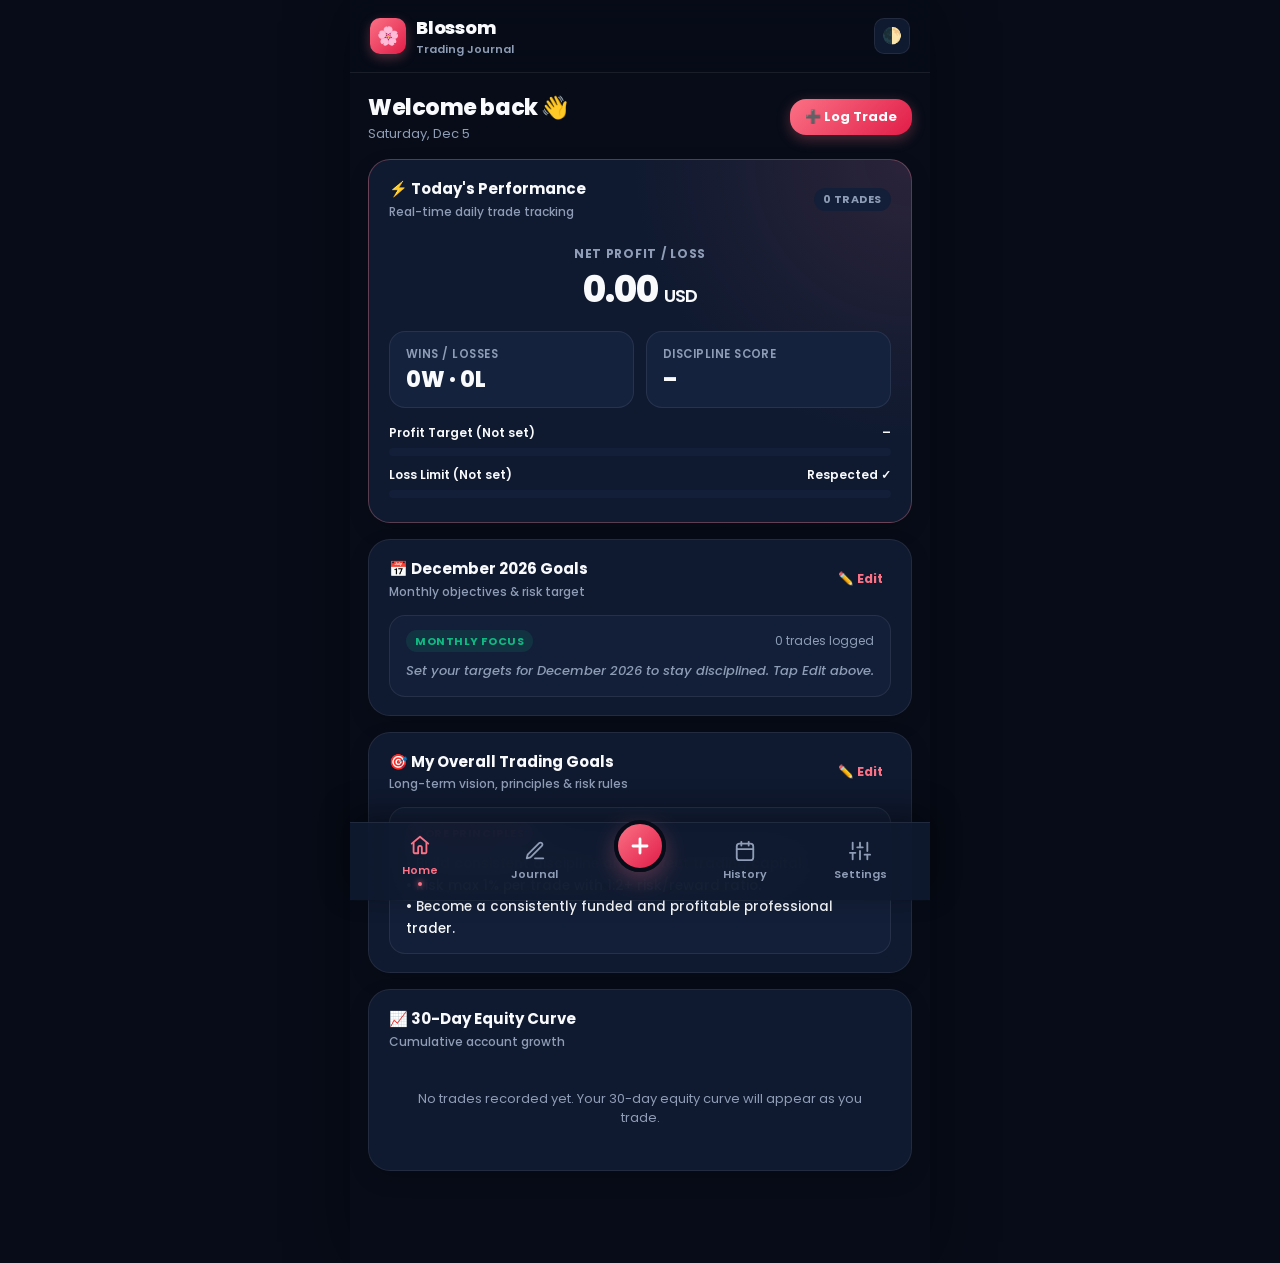
==== commit ecd56a81: "feat: redesign with Poppins font, splash screen, premium nav icons, and reordered dashboard" ====
--- a/index.html
+++ b/index.html
@@ -7,7 +7,7 @@
   <title>Blossom Trade Journal 🌸</title>
   <link rel="preconnect" href="https://fonts.googleapis.com">
   <link rel="preconnect" href="https://fonts.gstatic.com" crossorigin>
-  <link rel="stylesheet" href="https://fonts.googleapis.com/css2?family=Plus+Jakarta+Sans:wght@400;500;600;700;800&family=Playfair+Display:wght@600;700&display=swap">
+  <link rel="stylesheet" href="https://fonts.googleapis.com/css2?family=Poppins:wght@300;400;500;600;700;800&display=swap">
   <style>
     :root {
       --bg: #070c18;
@@ -18,7 +18,7 @@
       --tx-muted: #8e9db5;
       --tx-dim: #5c6b82;
       --accent: #fb7185;
-      --accent-glow: rgba(251, 113, 133, 0.25);
+      --accent-glow: rgba(251, 113, 133, 0.3);
       --accent-grad: linear-gradient(135deg, #fb7185 0%, #e11d48 100%);
       --g: #10b981;
       --g-bg: rgba(16, 185, 129, 0.12);
@@ -31,8 +31,7 @@
       --radius-md: 16px;
       --radius-lg: 22px;
       --radius-full: 9999px;
-      --font-main: "Plus Jakarta Sans", -apple-system, BlinkMacSystemFont, "Segoe UI", Roboto, sans-serif;
-      --font-display: "Playfair Display", Georgia, serif;
+      --font-main: "Poppins", -apple-system, BlinkMacSystemFont, "Segoe UI", Roboto, sans-serif;
     }
 
     [data-theme="light"] {
@@ -60,6 +59,7 @@
       margin: 0;
       padding: 0;
       -webkit-tap-highlight-color: transparent;
+      font-family: var(--font-main) !important;
     }
 
     body {
@@ -75,6 +75,119 @@
       justify-content: center;
     }
 
+    /* Animated Splash Screen */
+    .splash-screen {
+      position: fixed;
+      top: 0;
+      left: 0;
+      right: 0;
+      bottom: 0;
+      z-index: 99999;
+      background: #070c18;
+      display: flex;
+      flex-direction: column;
+      align-items: center;
+      justify-content: center;
+      transition: opacity 0.5s ease-out, visibility 0.5s;
+    }
+
+    .splash-screen.hide {
+      opacity: 0;
+      visibility: hidden;
+      pointer-events: none;
+    }
+
+    .splash-content {
+      display: flex;
+      flex-direction: column;
+      align-items: center;
+      text-align: center;
+      animation: splashPop 0.6s cubic-bezier(0.16, 1, 0.3, 1);
+    }
+
+    .splash-logo-wrap {
+      position: relative;
+      width: 90px;
+      height: 90px;
+      display: flex;
+      align-items: center;
+      justify-content: center;
+      margin-bottom: 16px;
+    }
+
+    .splash-glow {
+      position: absolute;
+      width: 100%;
+      height: 100%;
+      border-radius: var(--radius-full);
+      background: var(--accent-grad);
+      filter: blur(24px);
+      opacity: 0.6;
+      animation: pulseGlow 2s infinite ease-in-out;
+    }
+
+    .splash-icon {
+      position: relative;
+      width: 80px;
+      height: 80px;
+      border-radius: 22px;
+      background: var(--card);
+      border: 1px solid rgba(255, 255, 255, 0.15);
+      display: flex;
+      align-items: center;
+      justify-content: center;
+      font-size: 40px;
+      box-shadow: 0 10px 30px rgba(0, 0, 0, 0.5);
+    }
+
+    .splash-title {
+      font-size: 26px;
+      font-weight: 800;
+      letter-spacing: -0.02em;
+      color: #ffffff;
+      margin-bottom: 4px;
+    }
+
+    .splash-tagline {
+      font-size: 13.5px;
+      color: #8e9db5;
+      font-weight: 500;
+      letter-spacing: 0.02em;
+      margin-bottom: 24px;
+    }
+
+    .splash-loader {
+      width: 140px;
+      height: 4px;
+      background: rgba(255, 255, 255, 0.1);
+      border-radius: var(--radius-full);
+      overflow: hidden;
+    }
+
+    .splash-bar {
+      height: 100%;
+      background: var(--accent-grad);
+      border-radius: var(--radius-full);
+      animation: loadBar 1.2s ease-in-out forwards;
+    }
+
+    @keyframes loadBar {
+      0% { width: 0%; }
+      50% { width: 65%; }
+      100% { width: 100%; }
+    }
+
+    @keyframes pulseGlow {
+      0%, 100% { transform: scale(1); opacity: 0.6; }
+      50% { transform: scale(1.15); opacity: 0.85; }
+    }
+
+    @keyframes splashPop {
+      0% { transform: scale(0.85); opacity: 0; }
+      100% { transform: scale(1); opacity: 1; }
+    }
+
+    /* App Shell */
     #app-shell {
       width: 100%;
       max-width: 580px;
@@ -120,9 +233,8 @@
     }
 
     .brand-title {
-      font-family: var(--font-display);
-      font-size: 19px;
-      font-weight: 700;
+      font-size: 18px;
+      font-weight: 800;
       letter-spacing: -0.01em;
       color: var(--tx);
     }
@@ -157,7 +269,7 @@
     /* Main Scrollable View Area */
     main#main-content {
       flex: 1;
-      padding: 18px 18px calc(90px + env(safe-area-inset-bottom, 0px));
+      padding: 18px 18px calc(92px + env(safe-area-inset-bottom, 0px));
       display: flex;
       flex-direction: column;
       gap: 16px;
@@ -200,11 +312,12 @@
       font-size: 12px;
       color: var(--tx-muted);
       margin-top: 2px;
+      font-weight: 500;
     }
 
     .card-action-btn {
-      font-size: 12px;
-      font-weight: 600;
+      font-size: 12.5px;
+      font-weight: 700;
       color: var(--accent);
       background: transparent;
       border: none;
@@ -245,10 +358,11 @@
     }
 
     .goal-text {
-      font-size: 14px;
-      color: var(--tx);
-      line-height: 1.5;
+      font-size: 13.5px;
+      color: var(--tx);
+      line-height: 1.6;
       white-space: pre-wrap;
+      font-weight: 500;
     }
 
     .goal-empty-text {
@@ -259,7 +373,7 @@
 
     .goal-edit-area {
       width: 100%;
-      min-height: 70px;
+      min-height: 75px;
       background: var(--bg);
       border: 1px solid var(--accent);
       border-radius: var(--radius-sm);
@@ -389,10 +503,6 @@
       border: 1px solid var(--bd);
     }
 
-    .btn-secondary:active {
-      background: var(--in);
-    }
-
     .btn-pill-group {
       display: flex;
       gap: 6px;
@@ -400,7 +510,7 @@
     }
 
     .pill-btn {
-      padding: 6px 14px;
+      padding: 7px 14px;
       font-size: 13px;
       font-weight: 600;
       border-radius: var(--radius-full);
@@ -418,7 +528,7 @@
       box-shadow: 0 2px 8px var(--accent-glow);
     }
 
-    /* Modern Mobile Bottom Navigation Bar */
+    /* Modern Bottom Navigation Bar */
     nav.app-bottom-nav {
       position: fixed;
       bottom: 0;
@@ -427,15 +537,15 @@
       max-width: 580px;
       margin: 0 auto;
       z-index: 50;
-      background: color-mix(in srgb, var(--card) 90%, transparent);
-      backdrop-filter: blur(20px);
-      -webkit-backdrop-filter: blur(20px);
+      background: color-mix(in srgb, var(--card) 92%, transparent);
+      backdrop-filter: blur(24px);
+      -webkit-backdrop-filter: blur(24px);
       border-top: 1px solid var(--bd);
-      padding: 8px 12px calc(8px + env(safe-area-inset-bottom, 0px));
+      padding: 6px 12px calc(8px + env(safe-area-inset-bottom, 0px));
       display: flex;
       align-items: center;
       justify-content: space-around;
-      box-shadow: 0 -10px 25px rgba(0, 0, 0, 0.35);
+      box-shadow: 0 -10px 30px rgba(0, 0, 0, 0.4);
     }
 
     .nav-item {
@@ -443,39 +553,61 @@
       flex-direction: column;
       align-items: center;
       justify-content: center;
-      gap: 4px;
+      gap: 3px;
       color: var(--tx-muted);
       text-decoration: none;
       font-size: 11px;
       font-weight: 600;
-      padding: 6px 10px;
+      padding: 6px 8px;
       border-radius: 12px;
       cursor: pointer;
       transition: all 0.2s ease;
       flex: 1;
-      max-width: 76px;
-    }
-
-    .nav-item svg {
+      max-width: 72px;
+      position: relative;
+    }
+
+    .nav-icon {
+      width: 24px;
+      height: 24px;
+      display: flex;
+      align-items: center;
+      justify-content: center;
+      transition: all 0.2s ease;
+    }
+
+    .nav-icon svg {
       width: 22px;
       height: 22px;
-      stroke-width: 2.2;
-      transition: all 0.2s ease;
+      stroke-width: 2;
     }
 
     .nav-item.active {
       color: var(--accent);
     }
 
-    .nav-item.active svg {
+    .nav-item.active .nav-icon {
       transform: translateY(-2px);
-      filter: drop-shadow(0 2px 8px var(--accent-glow));
+    }
+
+    .active-dot {
+      width: 4px;
+      height: 4px;
+      border-radius: var(--radius-full);
+      background: var(--accent);
+      box-shadow: 0 0 6px var(--accent);
+      display: none;
+      margin-top: 1px;
+    }
+
+    .nav-item.active .active-dot {
+      display: block;
     }
 
     /* Floating Center Add Action Button */
     .nav-item-center {
       position: relative;
-      top: -12px;
+      top: -14px;
     }
 
     .fab-btn {
@@ -488,22 +620,22 @@
       display: flex;
       align-items: center;
       justify-content: center;
-      box-shadow: 0 6px 18px var(--accent-glow);
+      box-shadow: 0 8px 22px var(--accent-glow);
       cursor: pointer;
-      transition: transform 0.2s ease;
+      transition: transform 0.2s cubic-bezier(0.34, 1.56, 0.64, 1);
     }
 
     .fab-btn svg {
-      width: 26px;
-      height: 26px;
-      stroke-width: 2.5;
+      width: 24px;
+      height: 24px;
+      stroke-width: 2.8;
     }
 
     .fab-btn:active {
       transform: scale(0.92);
     }
 
-    /* Sub-tabs bar */
+    /* Subtabs bar */
     .subtabs {
       display: flex;
       background: var(--in);
@@ -656,6 +788,21 @@
   </style>
 </head>
 <body>
+  <!-- Animated Splash Screen -->
+  <div id="splashScreen" class="splash-screen">
+    <div class="splash-content">
+      <div class="splash-logo-wrap">
+        <div class="splash-glow"></div>
+        <div class="splash-icon">🌸</div>
+      </div>
+      <h1 class="splash-title">Blossom</h1>
+      <p class="splash-tagline">Trade with discipline.</p>
+      <div class="splash-loader">
+        <div class="splash-bar"></div>
+      </div>
+    </div>
+  </div>
+
   <div id="app-shell">
     <!-- Top Bar -->
     <header class="app-topbar">
@@ -676,47 +823,73 @@
       <!-- Injected dynamically by app.js -->
     </main>
 
-    <!-- Native-style Bottom Navigation Bar -->
+    <!-- Premium Mobile Bottom Navigation Bar with SF/Linear Icons -->
     <nav class="app-bottom-nav">
-      <!-- 1. Dashboard -->
+      <!-- 1. Dashboard (Home) -->
       <a class="nav-item active" data-tab="dash">
-        <svg viewBox="0 0 24 24" fill="none" stroke="currentColor">
-          <path stroke-linecap="round" stroke-linejoin="round" d="M3.75 6A2.25 2.25 0 016 3.75h2.25A2.25 2.25 0 0110.5 6v2.25a2.25 2.25 0 01-2.25 2.25H6a2.25 2.25 0 01-2.25-2.25V6zM3.75 15.75A2.25 2.25 0 016 13.5h2.25a2.25 2.25 0 012.25 2.25V18a2.25 2.25 0 01-2.25 2.25H6A2.25 2.25 0 013.75 18v-2.25zM13.5 6a2.25 2.25 0 012.25-2.25H18A2.25 2.25 0 0120.25 6v2.25A2.25 2.25 0 0118 10.5h-2.25a2.25 2.25 0 01-2.25-2.25V6zM13.5 15.75a2.25 2.25 0 012.25-2.25H18a2.25 2.25 0 012.25 2.25V18A2.25 2.25 0 0118 20.25h-2.25A2.25 2.25 0 0113.5 18v-2.25z" />
-        </svg>
-        <span>Dashboard</span>
+        <div class="nav-icon">
+          <svg viewBox="0 0 24 24" fill="none" stroke="currentColor" stroke-linecap="round" stroke-linejoin="round">
+            <path d="M3 10.5L12 3l9 7.5"/>
+            <path d="M5 9.5V20a1 1 0 0 0 1 1h4v-6a2 2 0 0 1 2-2 2 2 0 0 1 2 2v6h4a1 1 0 0 0 1-1V9.5"/>
+          </svg>
+        </div>
+        <span>Home</span>
+        <span class="active-dot"></span>
       </a>
 
       <!-- 2. Daily Journal -->
       <a class="nav-item" data-tab="jr">
-        <svg viewBox="0 0 24 24" fill="none" stroke="currentColor">
-          <path stroke-linecap="round" stroke-linejoin="round" d="M16.862 4.487l1.687-1.688a1.875 1.875 0 112.652 2.652L10.582 16.07a4.5 4.5 0 01-1.897 1.13L6 18l.8-2.685a4.5 4.5 0 011.13-1.897l8.932-8.931zm0 0L19.5 7.125M18 14v4.75A2.25 2.25 0 0115.75 21H5.25A2.25 2.25 0 013 18.75V8.25A2.25 2.25 0 015.25 6H10" />
-        </svg>
+        <div class="nav-icon">
+          <svg viewBox="0 0 24 24" fill="none" stroke="currentColor" stroke-linecap="round" stroke-linejoin="round">
+            <path d="M12 20h9"/>
+            <path d="M16.5 3.5a2.121 2.121 0 0 1 3 3L7 19l-4 1 1-4L16.5 3.5z"/>
+          </svg>
+        </div>
         <span>Journal</span>
+        <span class="active-dot"></span>
       </a>
 
       <!-- 3. Center Quick Add Button -->
       <div class="nav-item-center">
         <button class="fab-btn" id="openAddTradeModalBtn" title="Log Trade">
-          <svg viewBox="0 0 24 24" fill="none" stroke="currentColor">
-            <path stroke-linecap="round" stroke-linejoin="round" d="M12 4.5v15m7.5-7.5h-15" />
+          <svg viewBox="0 0 24 24" fill="none" stroke="currentColor" stroke-linecap="round" stroke-linejoin="round">
+            <line x1="12" y1="5" x2="12" y2="19"></line>
+            <line x1="5" y1="12" x2="19" y2="12"></line>
           </svg>
         </button>
       </div>
 
       <!-- 4. History / Calendar -->
       <a class="nav-item" data-tab="hist">
-        <svg viewBox="0 0 24 24" fill="none" stroke="currentColor">
-          <path stroke-linecap="round" stroke-linejoin="round" d="M6.75 3v2.25M17.25 3v2.25M3 18.75V7.5a2.25 2.25 0 012.25-2.25h13.5A2.25 2.25 0 0121 7.5v11.25m-18 0A2.25 2.25 0 005.25 21h13.5A2.25 2.25 0 0021 18.75m-18 0v-7.5A2.25 2.25 0 015.25 9h13.5A2.25 2.25 0 0121 11.25v7.5" />
-        </svg>
+        <div class="nav-icon">
+          <svg viewBox="0 0 24 24" fill="none" stroke="currentColor" stroke-linecap="round" stroke-linejoin="round">
+            <rect x="3" y="4" width="18" height="18" rx="3" ry="3"/>
+            <line x1="16" y1="2" x2="16" y2="6"/>
+            <line x1="8" y1="2" x2="8" y2="6"/>
+            <line x1="3" y1="10" x2="21" y2="10"/>
+          </svg>
+        </div>
         <span>History</span>
+        <span class="active-dot"></span>
       </a>
 
       <!-- 5. More / Settings -->
       <a class="nav-item" data-tab="more">
-        <svg viewBox="0 0 24 24" fill="none" stroke="currentColor">
-          <path stroke-linecap="round" stroke-linejoin="round" d="M3.75 6.75h16.5M3.75 12h16.5m-16.5 5.25h16.5" />
-        </svg>
-        <span>More</span>
+        <div class="nav-icon">
+          <svg viewBox="0 0 24 24" fill="none" stroke="currentColor" stroke-linecap="round" stroke-linejoin="round">
+            <line x1="4" y1="21" x2="4" y2="14"/>
+            <line x1="4" y1="10" x2="4" y2="3"/>
+            <line x1="12" y1="21" x2="12" y2="12"/>
+            <line x1="12" y1="8" x2="12" y2="3"/>
+            <line x1="20" y1="21" x2="20" y2="16"/>
+            <line x1="20" y1="12" x2="20" y2="3"/>
+            <line x1="1" y1="14" x2="7" y2="14"/>
+            <line x1="9" y1="8" x2="15" y2="8"/>
+            <line x1="17" y1="16" x2="23" y2="16"/>
+          </svg>
+        </div>
+        <span>Settings</span>
+        <span class="active-dot"></span>
       </a>
     </nav>
 
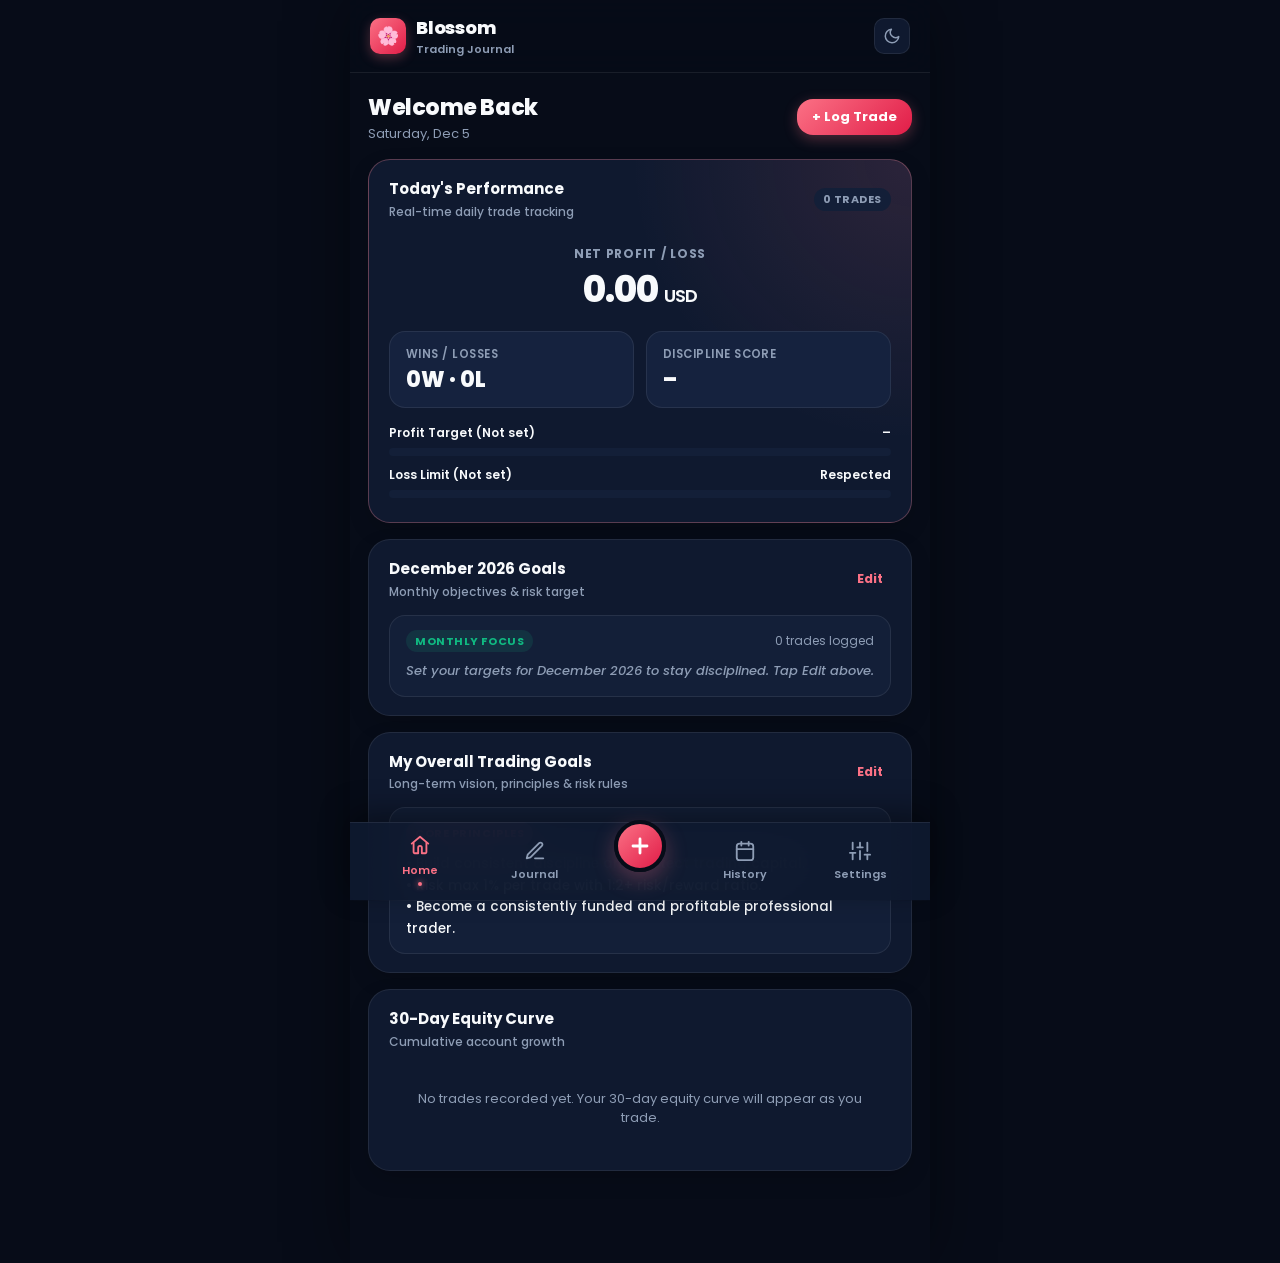
==== commit 55f78014: "style: remove emojis from text and card titles for clean premium typography" ====
--- a/index.html
+++ b/index.html
@@ -528,6 +528,25 @@
       box-shadow: 0 2px 8px var(--accent-glow);
     }
 
+    .rule-type-badge {
+      display: inline-block;
+      font-size: 10px;
+      font-weight: 700;
+      text-transform: uppercase;
+      letter-spacing: 0.05em;
+      padding: 2px 7px;
+      border-radius: 6px;
+      margin-right: 8px;
+    }
+    .rule-type-badge.do {
+      background: var(--g-bg);
+      color: var(--g);
+    }
+    .rule-type-badge.dont {
+      background: var(--r-bg);
+      color: var(--r);
+    }
+
     /* Modern Bottom Navigation Bar */
     nav.app-bottom-nav {
       position: fixed;
@@ -814,7 +833,11 @@
         </div>
       </div>
       <div class="topbar-actions">
-        <button class="icon-btn" id="themeToggleBtn" title="Toggle Theme">🌓</button>
+        <button class="icon-btn" id="themeToggleBtn" title="Toggle Theme" aria-label="Toggle Theme">
+          <svg width="18" height="18" viewBox="0 0 24 24" fill="none" stroke="currentColor" stroke-width="2" stroke-linecap="round" stroke-linejoin="round">
+            <path d="M21 12.79A9 9 0 1 1 11.21 3 7 7 0 0 0 21 12.79z"></path>
+          </svg>
+        </button>
       </div>
     </header>
 
@@ -898,8 +921,8 @@
       <div class="modal-sheet">
         <div class="modal-grabber"></div>
         <div class="card-header">
-          <h3 class="card-title">✍️ Log a New Trade</h3>
-          <button class="card-action-btn" id="closeAddTradeModalBtn">✕ Close</button>
+          <h3 class="card-title">Log a New Trade</h3>
+          <button class="card-action-btn" id="closeAddTradeModalBtn">Close</button>
         </div>
 
         <form id="quickTradeForm">
@@ -910,8 +933,8 @@
             <div>
               <label>Side</label>
               <div class="btn-pill-group" id="qtSidePills">
-                <button type="button" class="pill-btn active" data-val="Buy">🟢 Buy</button>
-                <button type="button" class="pill-btn" data-val="Sell">🔴 Sell</button>
+                <button type="button" class="pill-btn active" data-val="Buy">Buy</button>
+                <button type="button" class="pill-btn" data-val="Sell">Sell</button>
               </div>
             </div>
             <div>
@@ -937,9 +960,9 @@
 
           <label>Followed Strategy / Plan?</label>
           <div class="btn-pill-group" id="qtFollowedPills">
-            <button type="button" class="pill-btn active" data-val="Yes">Yes ✓</button>
-            <button type="button" class="pill-btn" data-val="Partly">Partly ⚠️</button>
-            <button type="button" class="pill-btn" data-val="No">No ✗</button>
+            <button type="button" class="pill-btn active" data-val="Yes">Yes</button>
+            <button type="button" class="pill-btn" data-val="Partly">Partly</button>
+            <button type="button" class="pill-btn" data-val="No">No</button>
           </div>
 
           <label>Setup Nuance / Notes</label>
